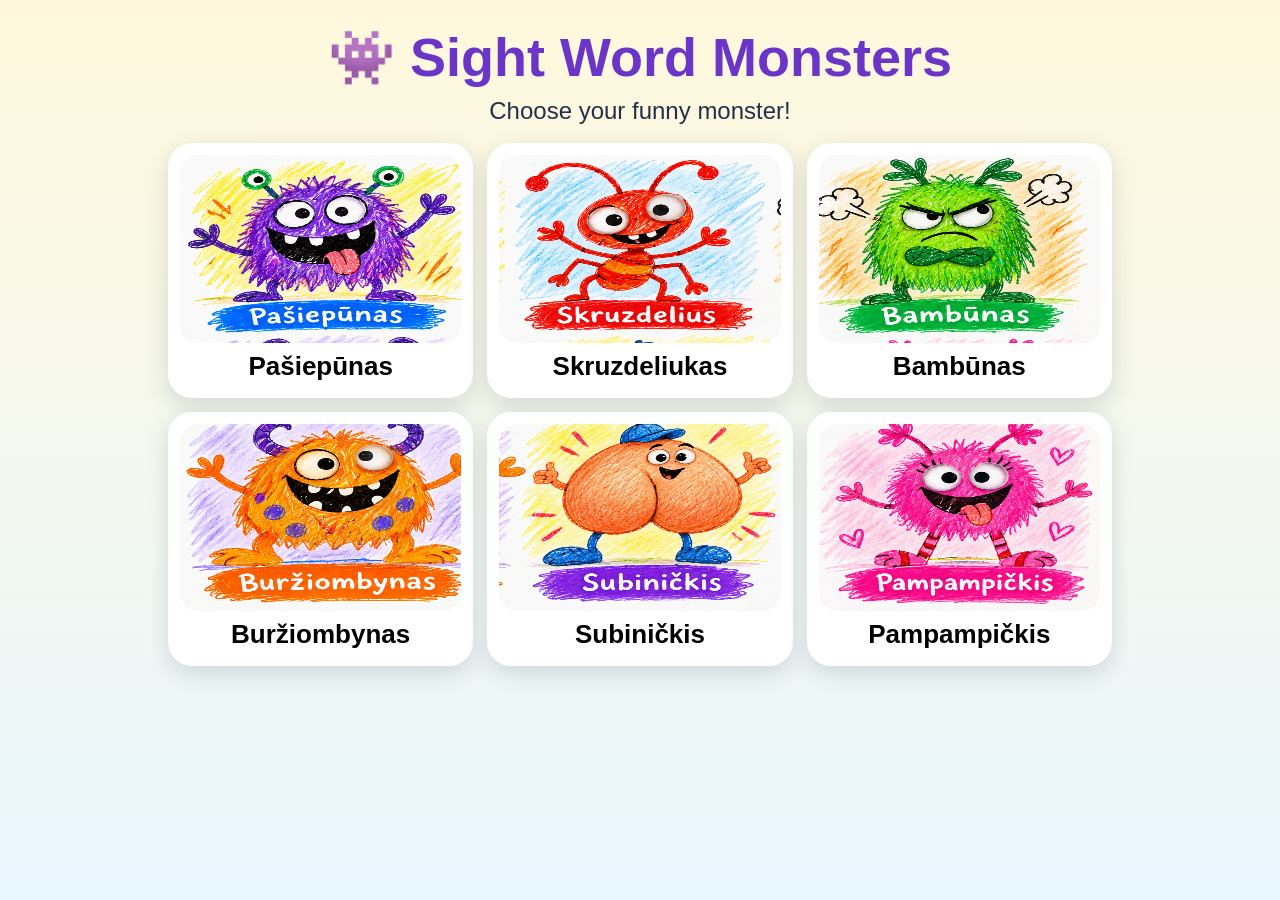
==== index.html @ 6342d9d7 "Add files via upload" ====
<!doctype html>
<html lang="en">
<head>
<meta charset="utf-8">
<meta name="viewport" content="width=device-width,initial-scale=1,viewport-fit=cover">
<title>Sight Word Monsters</title>
<style>
:root { --ink:#24304a; --card:#fff; --shadow:0 8px 22px rgba(36,48,74,.15); }
*{box-sizing:border-box}
body{margin:0;font-family:Arial,Helvetica,sans-serif;color:var(--ink);background:linear-gradient(180deg,#fff8dc,#e9f7ff);min-height:100vh}
button{font:inherit;touch-action:manipulation}
.wrap{max-width:980px;margin:auto;padding:18px}
h1{text-align:center;font-size:clamp(30px,6vw,54px);margin:8px 0;color:#6b36c8}
.lead{text-align:center;font-size:clamp(18px,3vw,24px);margin:0 0 18px}
.grid{display:grid;grid-template-columns:repeat(3,1fr);gap:14px}
.character{background:#fff;border:4px solid transparent;border-radius:24px;padding:8px;box-shadow:var(--shadow);cursor:pointer;min-height:210px}
.character:hover,.character:focus{border-color:#7c4dff;transform:translateY(-2px)}
.charpic,.heroPic{background-image:url("[data-uri]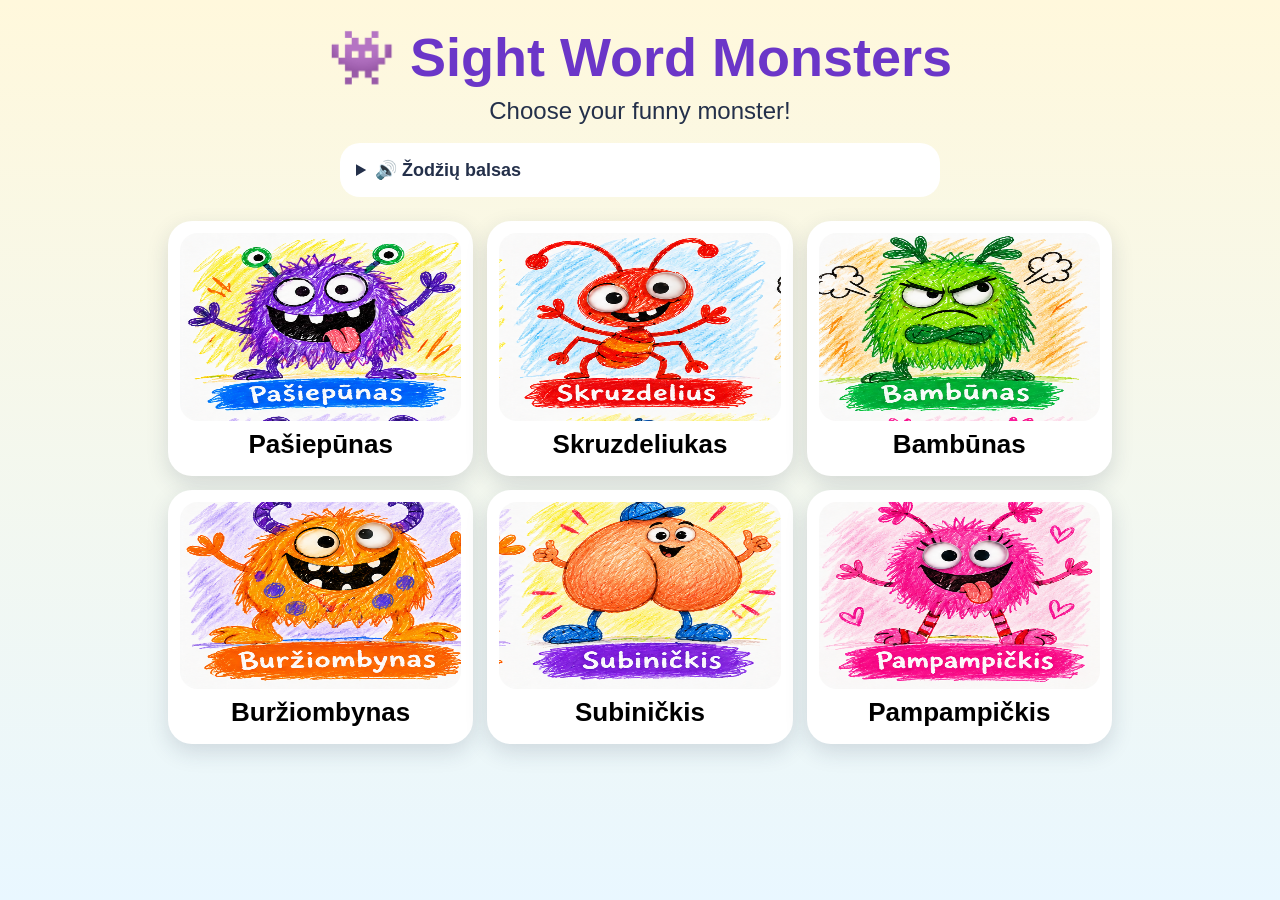
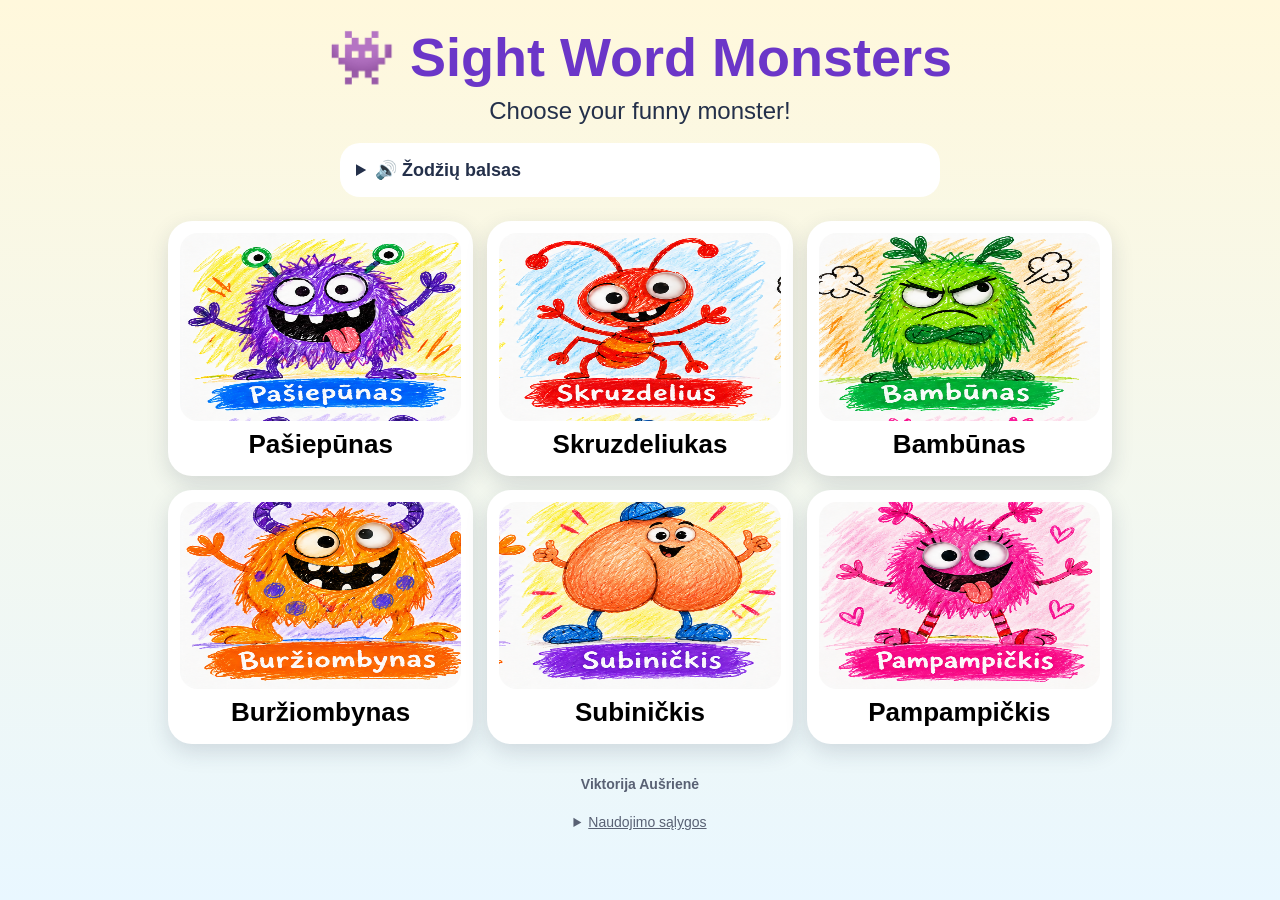
